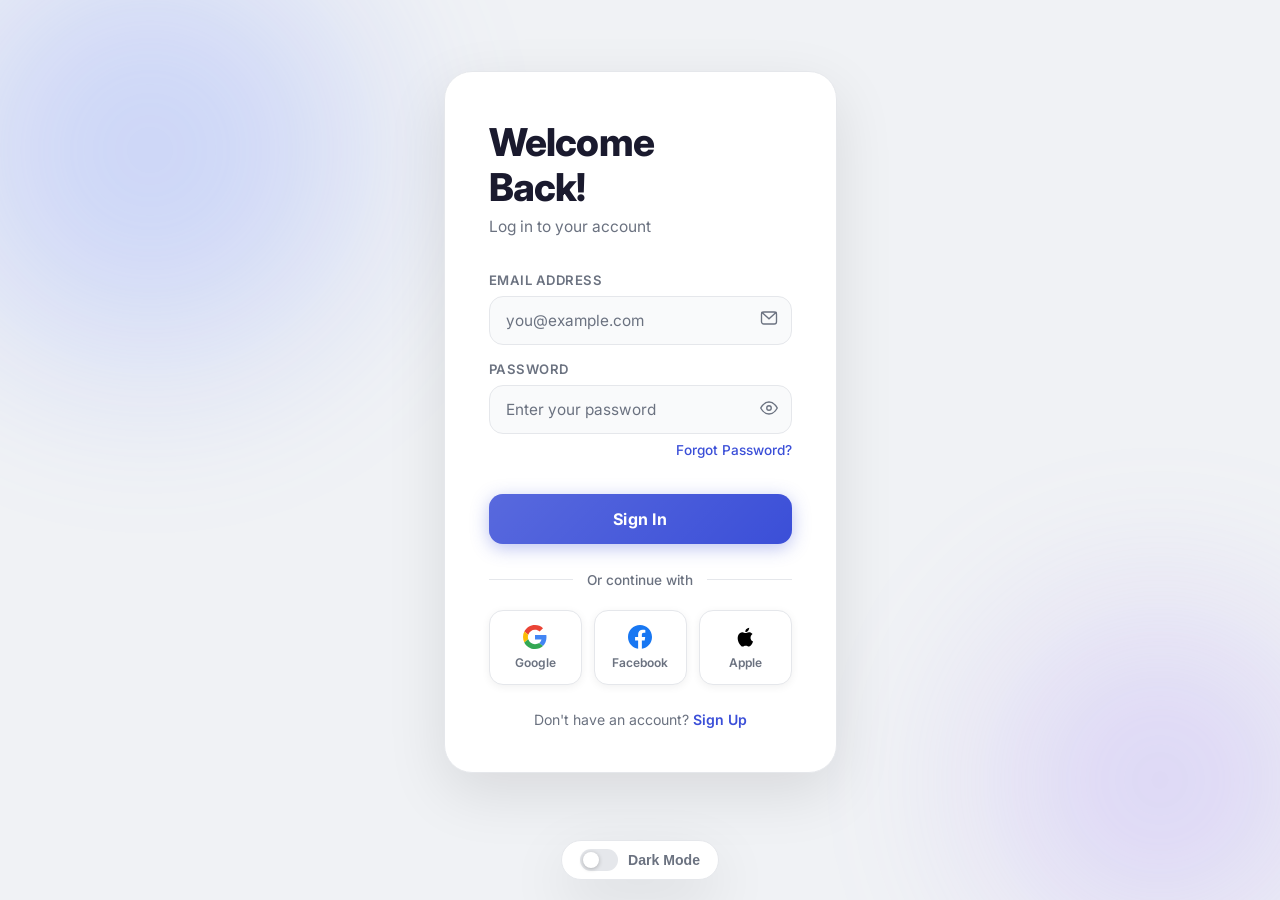
==== index.html @ 6db77498 "feat: Implement a modern sign-in page with responsive design, dark mode toggle, and social login opt" ====
<!DOCTYPE html>
<html lang="en">
<head>
  <meta charset="UTF-8" />
  <meta name="viewport" content="width=device-width, initial-scale=1.0" />
  <title>Welcome Back – Sign In</title>
  <meta name="description" content="Sign in to your account securely with email, password, or social login." />
  <link rel="preconnect" href="https://fonts.googleapis.com" />
  <link rel="preconnect" href="https://fonts.gstatic.com" crossorigin />
  <link href="https://fonts.googleapis.com/css2?family=Inter:wght@300;400;500;600;700;800&display=swap" rel="stylesheet" />
  <style>
    *, *::before, *::after { box-sizing: border-box; margin: 0; padding: 0; }

    :root {
      --bg: #f0f2f5;
      --card: #ffffff;
      --text-primary: #1a1a2e;
      --text-secondary: #6b7280;
      --border: #e5e7eb;
      --input-bg: #f9fafb;
      --accent: #3b4fd8;
      --accent-hover: #2f3fbf;
      --accent-shadow: rgba(59, 79, 216, 0.35);
      --shadow: 0 20px 60px rgba(0,0,0,0.10);
      --social-bg: #ffffff;
      --social-border: #e5e7eb;
      --social-shadow: 0 2px 8px rgba(0,0,0,0.06);
      --divider: #e5e7eb;
      --toggle-bg: #e5e7eb;
      --toggle-knob: #ffffff;
      --transition: 0.3s ease;
    }

    body.dark {
      --bg: #0f1117;
      --card: #1a1d27;
      --text-primary: #f1f5f9;
      --text-secondary: #94a3b8;
      --border: #2d3148;
      --input-bg: #232636;
      --accent: #5b73ff;
      --accent-hover: #4a62ee;
      --accent-shadow: rgba(91, 115, 255, 0.4);
      --shadow: 0 20px 60px rgba(0,0,0,0.5);
      --social-bg: #232636;
      --social-border: #2d3148;
      --social-shadow: 0 2px 8px rgba(0,0,0,0.3);
      --divider: #2d3148;
      --toggle-bg: #5b73ff;
      --toggle-knob: #ffffff;
    }

    html, body {
      min-height: 100vh;
      font-family: 'Inter', sans-serif;
      background: var(--bg);
      transition: background var(--transition), color var(--transition);
      display: flex;
      align-items: center;
      justify-content: center;
    }

    /* Ambient background blobs */
    body::before, body::after {
      content: '';
      position: fixed;
      border-radius: 50%;
      filter: blur(80px);
      z-index: 0;
      pointer-events: none;
      opacity: 0.35;
      transition: opacity var(--transition);
    }
    body::before {
      width: 500px; height: 500px;
      background: radial-gradient(circle, #6c8aff, transparent);
      top: -100px; left: -100px;
    }
    body::after {
      width: 400px; height: 400px;
      background: radial-gradient(circle, #a78bfa, transparent);
      bottom: -80px; right: -80px;
    }
    body.dark::before { opacity: 0.18; }
    body.dark::after  { opacity: 0.14; }

    .page {
      position: relative;
      z-index: 1;
      width: 100%;
      min-height: 100vh;
      display: flex;
      align-items: center;
      justify-content: center;
      padding: 24px 16px 80px;
    }

    /* Card */
    .card {
      background: var(--card);
      border-radius: 28px;
      padding: 48px 44px 44px;
      width: 100%;
      max-width: 420px;
      box-shadow: var(--shadow);
      border: 1px solid var(--border);
      transition: background var(--transition), box-shadow var(--transition), border-color var(--transition);
      animation: fadeUp 0.55s cubic-bezier(0.22,1,0.36,1) both;
    }

    @keyframes fadeUp {
      from { opacity: 0; transform: translateY(30px); }
      to   { opacity: 1; transform: translateY(0); }
    }

    /* Header */
    .card-header { margin-bottom: 36px; }
    .card-header h1 {
      font-size: 2.4rem;
      font-weight: 800;
      color: var(--text-primary);
      line-height: 1.15;
      transition: color var(--transition);
      letter-spacing: -0.02em;
    }
    .card-header p {
      margin-top: 8px;
      font-size: 0.97rem;
      color: var(--text-secondary);
      font-weight: 400;
      transition: color var(--transition);
    }

    /* Form */
    .form-group { margin-bottom: 16px; position: relative; }

    .form-group label {
      display: block;
      font-size: 0.82rem;
      font-weight: 600;
      color: var(--text-secondary);
      margin-bottom: 8px;
      letter-spacing: 0.04em;
      text-transform: uppercase;
      transition: color var(--transition);
    }

    .input-wrap {
      position: relative;
      display: flex;
      align-items: center;
    }

    .input-wrap input {
      width: 100%;
      padding: 14px 44px 14px 16px;
      border: 1.5px solid var(--border);
      border-radius: 14px;
      background: var(--input-bg);
      color: var(--text-primary);
      font-size: 0.96rem;
      font-family: 'Inter', sans-serif;
      outline: none;
      transition: border-color 0.2s, box-shadow 0.2s, background var(--transition), color var(--transition);
    }

    .input-wrap input::placeholder { color: var(--text-secondary); }

    .input-wrap input:focus {
      border-color: var(--accent);
      box-shadow: 0 0 0 4px var(--accent-shadow);
      background: var(--card);
    }

    .input-icon {
      position: absolute;
      right: 14px;
      color: var(--text-secondary);
      pointer-events: none;
      transition: color var(--transition);
    }

    .eye-btn {
      position: absolute;
      right: 14px;
      background: none;
      border: none;
      cursor: pointer;
      color: var(--text-secondary);
      padding: 0;
      line-height: 1;
      transition: color 0.2s;
    }
    .eye-btn:hover { color: var(--accent); }

    /* Forgot password */
    .forgot-row {
      display: flex;
      justify-content: flex-end;
      margin-top: 8px;
      margin-bottom: 4px;
    }
    .forgot-row a {
      font-size: 0.85rem;
      color: var(--accent);
      text-decoration: none;
      font-weight: 500;
      transition: opacity 0.2s;
    }
    .forgot-row a:hover { opacity: 0.75; }

    /* Sign In button */
    .btn-signin {
      width: 100%;
      padding: 15px;
      background: var(--accent);
      color: #fff;
      font-size: 1rem;
      font-weight: 700;
      font-family: 'Inter', sans-serif;
      border: none;
      border-radius: 14px;
      cursor: pointer;
      margin-top: 20px;
      letter-spacing: 0.02em;
      transition: background 0.2s, transform 0.15s, box-shadow 0.2s;
      box-shadow: 0 4px 18px var(--accent-shadow);
      position: relative;
      overflow: hidden;
    }
    .btn-signin::after {
      content: '';
      position: absolute;
      inset: 0;
      background: linear-gradient(135deg, rgba(255,255,255,0.15), transparent);
      border-radius: inherit;
    }
    .btn-signin:hover {
      background: var(--accent-hover);
      transform: translateY(-2px);
      box-shadow: 0 8px 24px var(--accent-shadow);
    }
    .btn-signin:active { transform: translateY(0); }

    /* Ripple */
    .btn-signin .ripple {
      position: absolute;
      border-radius: 50%;
      background: rgba(255,255,255,0.3);
      transform: scale(0);
      animation: ripple-anim 0.55s linear;
      pointer-events: none;
    }
    @keyframes ripple-anim {
      to { transform: scale(4); opacity: 0; }
    }

    /* Divider */
    .divider {
      display: flex;
      align-items: center;
      gap: 14px;
      margin: 28px 0 22px;
      color: var(--text-secondary);
      font-size: 0.85rem;
      font-weight: 500;
      transition: color var(--transition);
    }
    .divider::before, .divider::after {
      content: '';
      flex: 1;
      height: 1px;
      background: var(--divider);
      transition: background var(--transition);
    }

    /* Social buttons */
    .social-row {
      display: flex;
      gap: 12px;
      justify-content: center;
    }

    .btn-social {
      flex: 1;
      display: flex;
      flex-direction: column;
      align-items: center;
      gap: 6px;
      padding: 14px 8px;
      background: var(--social-bg);
      border: 1.5px solid var(--social-border);
      border-radius: 14px;
      cursor: pointer;
      transition: transform 0.2s, box-shadow 0.2s, border-color 0.2s, background var(--transition);
      box-shadow: var(--social-shadow);
      font-family: 'Inter', sans-serif;
    }
    .btn-social:hover {
      transform: translateY(-3px);
      box-shadow: 0 8px 20px rgba(0,0,0,0.12);
      border-color: var(--accent);
    }
    .btn-social svg { width: 24px; height: 24px; flex-shrink: 0; }
    .btn-social span {
      font-size: 0.75rem;
      font-weight: 600;
      color: var(--text-secondary);
      transition: color var(--transition);
    }

    /* Sign Up link */
    .signup-link {
      text-align: center;
      margin-top: 26px;
      font-size: 0.88rem;
      color: var(--text-secondary);
      transition: color var(--transition);
    }
    .signup-link a {
      color: var(--accent);
      font-weight: 600;
      text-decoration: none;
      transition: opacity 0.2s;
    }
    .signup-link a:hover { opacity: 0.75; }

    /* Dark mode toggle – bottom of screen */
    #dark-toggle {
      position: fixed;
      bottom: 20px;
      left: 50%;
      transform: translateX(-50%);
      display: flex;
      align-items: center;
      gap: 10px;
      background: var(--card);
      border: 1.5px solid var(--border);
      border-radius: 50px;
      padding: 8px 18px;
      cursor: pointer;
      box-shadow: var(--shadow);
      transition: background var(--transition), border-color var(--transition), box-shadow var(--transition);
      z-index: 100;
      user-select: none;
    }
    #dark-toggle:hover { box-shadow: 0 6px 20px rgba(0,0,0,0.15); }

    #dark-toggle .toggle-track {
      width: 38px; height: 22px;
      background: var(--toggle-bg);
      border-radius: 11px;
      position: relative;
      transition: background var(--transition);
    }
    #dark-toggle .toggle-knob {
      width: 16px; height: 16px;
      background: var(--toggle-knob);
      border-radius: 50%;
      position: absolute;
      top: 3px; left: 3px;
      transition: transform 0.3s cubic-bezier(0.34,1.56,0.64,1), background var(--transition);
      box-shadow: 0 1px 4px rgba(0,0,0,0.25);
    }
    body.dark #dark-toggle .toggle-knob { transform: translateX(16px); }

    #dark-toggle .toggle-label {
      font-size: 0.88rem;
      font-weight: 600;
      color: var(--text-secondary);
      transition: color var(--transition);
    }

    /* Toast */
    .toast {
      position: fixed;
      top: 24px;
      left: 50%; transform: translateX(-50%) translateY(-12px);
      background: var(--accent);
      color: #fff;
      padding: 12px 24px;
      border-radius: 50px;
      font-size: 0.9rem;
      font-weight: 600;
      box-shadow: 0 8px 24px var(--accent-shadow);
      opacity: 0;
      transition: opacity 0.3s, transform 0.3s;
      pointer-events: none;
      z-index: 200;
      white-space: nowrap;
    }
    .toast.show {
      opacity: 1;
      transform: translateX(-50%) translateY(0);
    }

    @media (max-width: 480px) {
      .card { padding: 36px 24px 32px; }
      .card-header h1 { font-size: 2rem; }
    }
  </style>
</head>
<body>

  <!-- Toast notification -->
  <div class="toast" id="toast" role="alert">🎉 Signing you in…</div>

  <div class="page">
    <div class="card" role="main">

      <!-- Header -->
      <div class="card-header">
        <h1>Welcome<br>Back!</h1>
        <p>Log in to your account</p>
      </div>

      <!-- Form -->
      <form id="login-form" novalidate>

        <!-- Email -->
        <div class="form-group">
          <label for="email">Email Address</label>
          <div class="input-wrap">
            <input
              type="email"
              id="email"
              name="email"
              placeholder="you@example.com"
              autocomplete="email"
              required
            />
            <span class="input-icon">
              <!-- Envelope icon -->
              <svg xmlns="http://www.w3.org/2000/svg" width="18" height="18" fill="none" viewBox="0 0 24 24" stroke="currentColor" stroke-width="1.8">
                <rect x="2" y="4" width="20" height="16" rx="3" ry="3"/>
                <polyline points="2,4 12,13 22,4"/>
              </svg>
            </span>
          </div>
        </div>

        <!-- Password -->
        <div class="form-group">
          <label for="password">Password</label>
          <div class="input-wrap">
            <input
              type="password"
              id="password"
              name="password"
              placeholder="Enter your password"
              autocomplete="current-password"
              required
            />
            <button type="button" class="eye-btn" id="eye-btn" aria-label="Toggle password visibility">
              <svg id="eye-icon" xmlns="http://www.w3.org/2000/svg" width="18" height="18" fill="none" viewBox="0 0 24 24" stroke="currentColor" stroke-width="1.8">
                <path d="M1 12s4-8 11-8 11 8 11 8-4 8-11 8-11-8-11-8z"/>
                <circle cx="12" cy="12" r="3"/>
              </svg>
            </button>
          </div>
          <div class="forgot-row">
            <a href="#" id="forgot-link">Forgot Password?</a>
          </div>
        </div>

        <!-- Sign In -->
        <button type="submit" class="btn-signin" id="signin-btn">Sign In</button>

      </form>

      <!-- Divider -->
      <div class="divider">Or continue with</div>

      <!-- Social -->
      <div class="social-row">

        <!-- Google -->
        <button type="button" class="btn-social" id="btn-google" aria-label="Continue with Google">
          <svg viewBox="0 0 48 48" xmlns="http://www.w3.org/2000/svg">
            <path fill="#EA4335" d="M24 9.5c3.54 0 6.71 1.22 9.21 3.6l6.85-6.85C35.9 2.38 30.47 0 24 0 14.62 0 6.51 5.38 2.56 13.22l7.98 6.19C12.43 13.72 17.74 9.5 24 9.5z"/>
            <path fill="#4285F4" d="M46.98 24.55c0-1.57-.15-3.09-.38-4.55H24v9.02h12.94c-.58 2.96-2.26 5.48-4.78 7.18l7.73 6c4.51-4.18 7.09-10.36 7.09-17.65z"/>
            <path fill="#FBBC05" d="M10.53 28.59c-.48-1.45-.76-2.99-.76-4.59s.27-3.14.76-4.59l-7.98-6.19C.92 16.46 0 20.12 0 24c0 3.88.92 7.54 2.56 10.78l7.97-6.19z"/>
            <path fill="#34A853" d="M24 48c6.48 0 11.93-2.13 15.89-5.81l-7.73-6c-2.15 1.45-4.92 2.3-8.16 2.3-6.26 0-11.57-4.22-13.47-9.91l-7.98 6.19C6.51 42.62 14.62 48 24 48z"/>
          </svg>
          <span>Google</span>
        </button>

        <!-- Facebook -->
        <button type="button" class="btn-social" id="btn-facebook" aria-label="Continue with Facebook">
          <svg viewBox="0 0 48 48" xmlns="http://www.w3.org/2000/svg">
            <path fill="#1877F2" d="M48 24C48 10.745 37.255 0 24 0S0 10.745 0 24c0 11.979 8.776 21.908 20.25 23.708V30.938h-6.094V24H20.25v-5.344c0-6.012 3.578-9.328 9.053-9.328 2.624 0 5.372.469 5.372.469v5.906h-3.025c-2.981 0-3.91 1.85-3.91 3.747V24h6.656l-1.063 6.938H27.74V47.708C39.224 45.908 48 35.979 48 24z"/>
          </svg>
          <span>Facebook</span>
        </button>

        <!-- Apple -->
        <button type="button" class="btn-social" id="btn-apple" aria-label="Continue with Apple">
          <svg viewBox="0 0 48 48" xmlns="http://www.w3.org/2000/svg">
            <path fill="currentColor" d="M35.076 25.386c-.043-4.776 3.9-7.075 4.075-7.194-2.22-3.247-5.675-3.692-6.9-3.74-2.939-.298-5.747 1.741-7.237 1.741-1.49 0-3.793-1.703-6.237-1.657-3.196.046-6.148 1.862-7.79 4.725-3.33 5.78-.853 14.34 2.39 19.033 1.593 2.306 3.475 4.888 5.949 4.796 2.392-.098 3.295-1.537 6.185-1.537 2.89 0 3.718 1.537 6.255 1.485 2.57-.046 4.198-2.342 5.785-4.653 1.82-2.663 2.572-5.24 2.614-5.376-.057-.022-5.046-1.933-5.09-7.623zM30.357 11.36c1.323-1.606 2.212-3.831 1.969-6.046-1.904.077-4.21 1.274-5.576 2.879-1.222 1.42-2.292 3.699-2.004 5.876 2.124.164 4.287-1.096 5.611-2.709z"/>
          </svg>
          <span>Apple</span>
        </button>

      </div>

      <!-- Sign Up Link -->
      <p class="signup-link">
        Don't have an account? <a href="#" id="signup-link">Sign Up</a>
      </p>

    </div>
  </div>

  <!-- Dark Mode Toggle -->
  <button id="dark-toggle" aria-label="Toggle dark mode">
    <div class="toggle-track">
      <div class="toggle-knob"></div>
    </div>
    <span class="toggle-label" id="toggle-label">Dark Mode</span>
  </button>

  <script>
    // ── Dark Mode ──────────────────────────────────────────────────
    const toggle = document.getElementById('dark-toggle');
    const label  = document.getElementById('toggle-label');
    let dark = false;

    // Respect OS preference
    if (window.matchMedia('(prefers-color-scheme: dark)').matches) {
      document.body.classList.add('dark');
      label.textContent = 'Light Mode';
      dark = true;
    }

    toggle.addEventListener('click', () => {
      dark = !dark;
      document.body.classList.toggle('dark', dark);
      label.textContent = dark ? 'Light Mode' : 'Dark Mode';
    });

    // ── Password Eye Toggle ────────────────────────────────────────
    const pwInput  = document.getElementById('password');
    const eyeBtn   = document.getElementById('eye-btn');
    const eyeIcon  = document.getElementById('eye-icon');

    const eyeOpen  = `<path d="M1 12s4-8 11-8 11 8 11 8-4 8-11 8-11-8-11-8z"/><circle cx="12" cy="12" r="3"/>`;
    const eyeClosed = `<path d="M17.94 17.94A10.07 10.07 0 0 1 12 20c-7 0-11-8-11-8a18.45 18.45 0 0 1 5.06-5.94M9.9 4.24A9.12 9.12 0 0 1 12 4c7 0 11 8 11 8a18.5 18.5 0 0 1-2.16 3.19m-6.72-1.07a3 3 0 1 1-4.24-4.24"/><line x1="1" y1="1" x2="23" y2="23"/>`;

    eyeBtn.addEventListener('click', () => {
      const show = pwInput.type === 'password';
      pwInput.type = show ? 'text' : 'password';
      eyeIcon.innerHTML = show ? eyeClosed : eyeOpen;
    });

    // ── Toast ──────────────────────────────────────────────────────
    function showToast(msg, duration = 2500) {
      const toast = document.getElementById('toast');
      toast.textContent = msg;
      toast.classList.add('show');
      setTimeout(() => toast.classList.remove('show'), duration);
    }

    // ── Sign In Form ───────────────────────────────────────────────
    document.getElementById('login-form').addEventListener('submit', (e) => {
      e.preventDefault();
      const email = document.getElementById('email').value.trim();
      const pass  = document.getElementById('password').value;

      if (!email) { showToast('⚠️ Please enter your email'); return; }
      if (!pass)  { showToast('⚠️ Please enter your password'); return; }

      const btn = document.getElementById('signin-btn');
      btn.textContent = 'Signing in…';
      btn.disabled = true;

      setTimeout(() => {
        showToast('🎉 Welcome back!');
        btn.textContent = 'Sign In';
        btn.disabled = false;
      }, 1800);
    });

    // ── Ripple on Sign In ──────────────────────────────────────────
    document.getElementById('signin-btn').addEventListener('click', function(e) {
      const ripple = document.createElement('span');
      ripple.className = 'ripple';
      const rect = this.getBoundingClientRect();
      const size = Math.max(rect.width, rect.height);
      ripple.style.cssText = `width:${size}px;height:${size}px;left:${e.clientX-rect.left-size/2}px;top:${e.clientY-rect.top-size/2}px`;
      this.appendChild(ripple);
      ripple.addEventListener('animationend', () => ripple.remove());
    });

    // ── Social buttons ─────────────────────────────────────────────
    document.getElementById('btn-google').addEventListener('click', () => showToast('🔵 Redirecting to Google…'));
    document.getElementById('btn-facebook').addEventListener('click', () => showToast('🔵 Redirecting to Facebook…'));
    document.getElementById('btn-apple').addEventListener('click', () => showToast('🍎 Redirecting to Apple…'));

    // ── Forgot / Sign Up ───────────────────────────────────────────
    document.getElementById('forgot-link').addEventListener('click', e => { e.preventDefault(); showToast('📧 Password reset email sent!'); });
    document.getElementById('signup-link').addEventListener('click', e => { e.preventDefault(); showToast('📝 Sign Up coming soon!'); });
  </script>
</body>
</html>
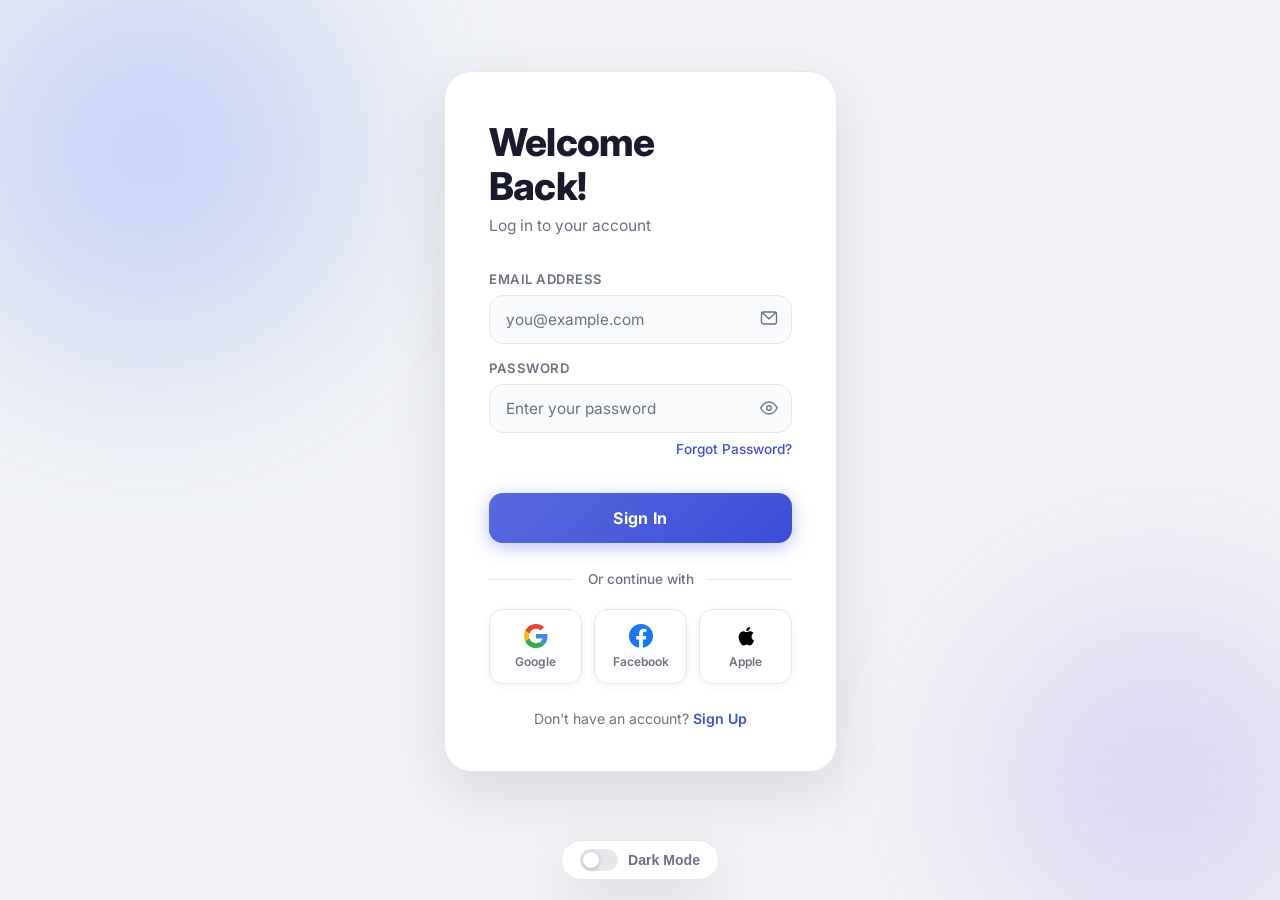
==== commit 51719b36: "feat: enhance accessibility and dark mode support, and update script to ES module." ====
--- a/index.html
+++ b/index.html
@@ -1,412 +1,26 @@
 <!DOCTYPE html>
 <html lang="en">
+
 <head>
   <meta charset="UTF-8" />
   <meta name="viewport" content="width=device-width, initial-scale=1.0" />
   <title>Welcome Back – Sign In</title>
   <meta name="description" content="Sign in to your account securely with email, password, or social login." />
+  <meta name="theme-color" content="#3b4fd8" />
   <link rel="preconnect" href="https://fonts.googleapis.com" />
   <link rel="preconnect" href="https://fonts.gstatic.com" crossorigin />
-  <link href="https://fonts.googleapis.com/css2?family=Inter:wght@300;400;500;600;700;800&display=swap" rel="stylesheet" />
-  <style>
-    *, *::before, *::after { box-sizing: border-box; margin: 0; padding: 0; }
+  <link href="https://fonts.googleapis.com/css2?family=Inter:wght@300;400;500;600;700;800&display=swap"
+    rel="stylesheet" />
+  <link rel="stylesheet" href="styles.css" />
+</head>
 
-    :root {
-      --bg: #f0f2f5;
-      --card: #ffffff;
-      --text-primary: #1a1a2e;
-      --text-secondary: #6b7280;
-      --border: #e5e7eb;
-      --input-bg: #f9fafb;
-      --accent: #3b4fd8;
-      --accent-hover: #2f3fbf;
-      --accent-shadow: rgba(59, 79, 216, 0.35);
-      --shadow: 0 20px 60px rgba(0,0,0,0.10);
-      --social-bg: #ffffff;
-      --social-border: #e5e7eb;
-      --social-shadow: 0 2px 8px rgba(0,0,0,0.06);
-      --divider: #e5e7eb;
-      --toggle-bg: #e5e7eb;
-      --toggle-knob: #ffffff;
-      --transition: 0.3s ease;
-    }
-
-    body.dark {
-      --bg: #0f1117;
-      --card: #1a1d27;
-      --text-primary: #f1f5f9;
-      --text-secondary: #94a3b8;
-      --border: #2d3148;
-      --input-bg: #232636;
-      --accent: #5b73ff;
-      --accent-hover: #4a62ee;
-      --accent-shadow: rgba(91, 115, 255, 0.4);
-      --shadow: 0 20px 60px rgba(0,0,0,0.5);
-      --social-bg: #232636;
-      --social-border: #2d3148;
-      --social-shadow: 0 2px 8px rgba(0,0,0,0.3);
-      --divider: #2d3148;
-      --toggle-bg: #5b73ff;
-      --toggle-knob: #ffffff;
-    }
-
-    html, body {
-      min-height: 100vh;
-      font-family: 'Inter', sans-serif;
-      background: var(--bg);
-      transition: background var(--transition), color var(--transition);
-      display: flex;
-      align-items: center;
-      justify-content: center;
-    }
-
-    /* Ambient background blobs */
-    body::before, body::after {
-      content: '';
-      position: fixed;
-      border-radius: 50%;
-      filter: blur(80px);
-      z-index: 0;
-      pointer-events: none;
-      opacity: 0.35;
-      transition: opacity var(--transition);
-    }
-    body::before {
-      width: 500px; height: 500px;
-      background: radial-gradient(circle, #6c8aff, transparent);
-      top: -100px; left: -100px;
-    }
-    body::after {
-      width: 400px; height: 400px;
-      background: radial-gradient(circle, #a78bfa, transparent);
-      bottom: -80px; right: -80px;
-    }
-    body.dark::before { opacity: 0.18; }
-    body.dark::after  { opacity: 0.14; }
-
-    .page {
-      position: relative;
-      z-index: 1;
-      width: 100%;
-      min-height: 100vh;
-      display: flex;
-      align-items: center;
-      justify-content: center;
-      padding: 24px 16px 80px;
-    }
-
-    /* Card */
-    .card {
-      background: var(--card);
-      border-radius: 28px;
-      padding: 48px 44px 44px;
-      width: 100%;
-      max-width: 420px;
-      box-shadow: var(--shadow);
-      border: 1px solid var(--border);
-      transition: background var(--transition), box-shadow var(--transition), border-color var(--transition);
-      animation: fadeUp 0.55s cubic-bezier(0.22,1,0.36,1) both;
-    }
-
-    @keyframes fadeUp {
-      from { opacity: 0; transform: translateY(30px); }
-      to   { opacity: 1; transform: translateY(0); }
-    }
-
-    /* Header */
-    .card-header { margin-bottom: 36px; }
-    .card-header h1 {
-      font-size: 2.4rem;
-      font-weight: 800;
-      color: var(--text-primary);
-      line-height: 1.15;
-      transition: color var(--transition);
-      letter-spacing: -0.02em;
-    }
-    .card-header p {
-      margin-top: 8px;
-      font-size: 0.97rem;
-      color: var(--text-secondary);
-      font-weight: 400;
-      transition: color var(--transition);
-    }
-
-    /* Form */
-    .form-group { margin-bottom: 16px; position: relative; }
-
-    .form-group label {
-      display: block;
-      font-size: 0.82rem;
-      font-weight: 600;
-      color: var(--text-secondary);
-      margin-bottom: 8px;
-      letter-spacing: 0.04em;
-      text-transform: uppercase;
-      transition: color var(--transition);
-    }
-
-    .input-wrap {
-      position: relative;
-      display: flex;
-      align-items: center;
-    }
-
-    .input-wrap input {
-      width: 100%;
-      padding: 14px 44px 14px 16px;
-      border: 1.5px solid var(--border);
-      border-radius: 14px;
-      background: var(--input-bg);
-      color: var(--text-primary);
-      font-size: 0.96rem;
-      font-family: 'Inter', sans-serif;
-      outline: none;
-      transition: border-color 0.2s, box-shadow 0.2s, background var(--transition), color var(--transition);
-    }
-
-    .input-wrap input::placeholder { color: var(--text-secondary); }
-
-    .input-wrap input:focus {
-      border-color: var(--accent);
-      box-shadow: 0 0 0 4px var(--accent-shadow);
-      background: var(--card);
-    }
-
-    .input-icon {
-      position: absolute;
-      right: 14px;
-      color: var(--text-secondary);
-      pointer-events: none;
-      transition: color var(--transition);
-    }
-
-    .eye-btn {
-      position: absolute;
-      right: 14px;
-      background: none;
-      border: none;
-      cursor: pointer;
-      color: var(--text-secondary);
-      padding: 0;
-      line-height: 1;
-      transition: color 0.2s;
-    }
-    .eye-btn:hover { color: var(--accent); }
-
-    /* Forgot password */
-    .forgot-row {
-      display: flex;
-      justify-content: flex-end;
-      margin-top: 8px;
-      margin-bottom: 4px;
-    }
-    .forgot-row a {
-      font-size: 0.85rem;
-      color: var(--accent);
-      text-decoration: none;
-      font-weight: 500;
-      transition: opacity 0.2s;
-    }
-    .forgot-row a:hover { opacity: 0.75; }
-
-    /* Sign In button */
-    .btn-signin {
-      width: 100%;
-      padding: 15px;
-      background: var(--accent);
-      color: #fff;
-      font-size: 1rem;
-      font-weight: 700;
-      font-family: 'Inter', sans-serif;
-      border: none;
-      border-radius: 14px;
-      cursor: pointer;
-      margin-top: 20px;
-      letter-spacing: 0.02em;
-      transition: background 0.2s, transform 0.15s, box-shadow 0.2s;
-      box-shadow: 0 4px 18px var(--accent-shadow);
-      position: relative;
-      overflow: hidden;
-    }
-    .btn-signin::after {
-      content: '';
-      position: absolute;
-      inset: 0;
-      background: linear-gradient(135deg, rgba(255,255,255,0.15), transparent);
-      border-radius: inherit;
-    }
-    .btn-signin:hover {
-      background: var(--accent-hover);
-      transform: translateY(-2px);
-      box-shadow: 0 8px 24px var(--accent-shadow);
-    }
-    .btn-signin:active { transform: translateY(0); }
-
-    /* Ripple */
-    .btn-signin .ripple {
-      position: absolute;
-      border-radius: 50%;
-      background: rgba(255,255,255,0.3);
-      transform: scale(0);
-      animation: ripple-anim 0.55s linear;
-      pointer-events: none;
-    }
-    @keyframes ripple-anim {
-      to { transform: scale(4); opacity: 0; }
-    }
-
-    /* Divider */
-    .divider {
-      display: flex;
-      align-items: center;
-      gap: 14px;
-      margin: 28px 0 22px;
-      color: var(--text-secondary);
-      font-size: 0.85rem;
-      font-weight: 500;
-      transition: color var(--transition);
-    }
-    .divider::before, .divider::after {
-      content: '';
-      flex: 1;
-      height: 1px;
-      background: var(--divider);
-      transition: background var(--transition);
-    }
-
-    /* Social buttons */
-    .social-row {
-      display: flex;
-      gap: 12px;
-      justify-content: center;
-    }
-
-    .btn-social {
-      flex: 1;
-      display: flex;
-      flex-direction: column;
-      align-items: center;
-      gap: 6px;
-      padding: 14px 8px;
-      background: var(--social-bg);
-      border: 1.5px solid var(--social-border);
-      border-radius: 14px;
-      cursor: pointer;
-      transition: transform 0.2s, box-shadow 0.2s, border-color 0.2s, background var(--transition);
-      box-shadow: var(--social-shadow);
-      font-family: 'Inter', sans-serif;
-    }
-    .btn-social:hover {
-      transform: translateY(-3px);
-      box-shadow: 0 8px 20px rgba(0,0,0,0.12);
-      border-color: var(--accent);
-    }
-    .btn-social svg { width: 24px; height: 24px; flex-shrink: 0; }
-    .btn-social span {
-      font-size: 0.75rem;
-      font-weight: 600;
-      color: var(--text-secondary);
-      transition: color var(--transition);
-    }
-
-    /* Sign Up link */
-    .signup-link {
-      text-align: center;
-      margin-top: 26px;
-      font-size: 0.88rem;
-      color: var(--text-secondary);
-      transition: color var(--transition);
-    }
-    .signup-link a {
-      color: var(--accent);
-      font-weight: 600;
-      text-decoration: none;
-      transition: opacity 0.2s;
-    }
-    .signup-link a:hover { opacity: 0.75; }
-
-    /* Dark mode toggle – bottom of screen */
-    #dark-toggle {
-      position: fixed;
-      bottom: 20px;
-      left: 50%;
-      transform: translateX(-50%);
-      display: flex;
-      align-items: center;
-      gap: 10px;
-      background: var(--card);
-      border: 1.5px solid var(--border);
-      border-radius: 50px;
-      padding: 8px 18px;
-      cursor: pointer;
-      box-shadow: var(--shadow);
-      transition: background var(--transition), border-color var(--transition), box-shadow var(--transition);
-      z-index: 100;
-      user-select: none;
-    }
-    #dark-toggle:hover { box-shadow: 0 6px 20px rgba(0,0,0,0.15); }
-
-    #dark-toggle .toggle-track {
-      width: 38px; height: 22px;
-      background: var(--toggle-bg);
-      border-radius: 11px;
-      position: relative;
-      transition: background var(--transition);
-    }
-    #dark-toggle .toggle-knob {
-      width: 16px; height: 16px;
-      background: var(--toggle-knob);
-      border-radius: 50%;
-      position: absolute;
-      top: 3px; left: 3px;
-      transition: transform 0.3s cubic-bezier(0.34,1.56,0.64,1), background var(--transition);
-      box-shadow: 0 1px 4px rgba(0,0,0,0.25);
-    }
-    body.dark #dark-toggle .toggle-knob { transform: translateX(16px); }
-
-    #dark-toggle .toggle-label {
-      font-size: 0.88rem;
-      font-weight: 600;
-      color: var(--text-secondary);
-      transition: color var(--transition);
-    }
-
-    /* Toast */
-    .toast {
-      position: fixed;
-      top: 24px;
-      left: 50%; transform: translateX(-50%) translateY(-12px);
-      background: var(--accent);
-      color: #fff;
-      padding: 12px 24px;
-      border-radius: 50px;
-      font-size: 0.9rem;
-      font-weight: 600;
-      box-shadow: 0 8px 24px var(--accent-shadow);
-      opacity: 0;
-      transition: opacity 0.3s, transform 0.3s;
-      pointer-events: none;
-      z-index: 200;
-      white-space: nowrap;
-    }
-    .toast.show {
-      opacity: 1;
-      transform: translateX(-50%) translateY(0);
-    }
-
-    @media (max-width: 480px) {
-      .card { padding: 36px 24px 32px; }
-      .card-header h1 { font-size: 2rem; }
-    }
-  </style>
-</head>
 <body>
 
-  <!-- Toast notification -->
-  <div class="toast" id="toast" role="alert">🎉 Signing you in…</div>
+  <!-- Toast Notification -->
+  <div class="toast" id="toast" role="alert" aria-live="assertive" aria-atomic="true"></div>
 
   <div class="page">
-    <div class="card" role="main">
+    <main class="card">
 
       <!-- Header -->
       <div class="card-header">
@@ -414,47 +28,36 @@
         <p>Log in to your account</p>
       </div>
 
-      <!-- Form -->
+      <!-- Login Form -->
       <form id="login-form" novalidate>
 
-        <!-- Email -->
+        <!-- Email Field -->
         <div class="form-group">
           <label for="email">Email Address</label>
           <div class="input-wrap">
-            <input
-              type="email"
-              id="email"
-              name="email"
-              placeholder="you@example.com"
-              autocomplete="email"
-              required
-            />
+            <input type="email" id="email" name="email" placeholder="you@example.com" autocomplete="email" required />
             <span class="input-icon">
-              <!-- Envelope icon -->
-              <svg xmlns="http://www.w3.org/2000/svg" width="18" height="18" fill="none" viewBox="0 0 24 24" stroke="currentColor" stroke-width="1.8">
-                <rect x="2" y="4" width="20" height="16" rx="3" ry="3"/>
-                <polyline points="2,4 12,13 22,4"/>
+              <svg xmlns="http://www.w3.org/2000/svg" width="18" height="18" fill="none" viewBox="0 0 24 24"
+                stroke="currentColor" stroke-width="1.8">
+                <rect x="2" y="4" width="20" height="16" rx="3" ry="3" />
+                <polyline points="2,4 12,13 22,4" />
               </svg>
             </span>
           </div>
         </div>
 
-        <!-- Password -->
+        <!-- Password Field -->
         <div class="form-group">
           <label for="password">Password</label>
           <div class="input-wrap">
-            <input
-              type="password"
-              id="password"
-              name="password"
-              placeholder="Enter your password"
-              autocomplete="current-password"
-              required
-            />
-            <button type="button" class="eye-btn" id="eye-btn" aria-label="Toggle password visibility">
-              <svg id="eye-icon" xmlns="http://www.w3.org/2000/svg" width="18" height="18" fill="none" viewBox="0 0 24 24" stroke="currentColor" stroke-width="1.8">
-                <path d="M1 12s4-8 11-8 11 8 11 8-4 8-11 8-11-8-11-8z"/>
-                <circle cx="12" cy="12" r="3"/>
+            <input type="password" id="password" name="password" placeholder="Enter your password"
+              autocomplete="current-password" required />
+            <button type="button" class="eye-btn" id="eye-btn" aria-label="Toggle password visibility"
+              aria-pressed="false">
+              <svg id="eye-icon" xmlns="http://www.w3.org/2000/svg" width="18" height="18" fill="none"
+                viewBox="0 0 24 24" stroke="currentColor" stroke-width="1.8">
+                <path d="M1 12s4-8 11-8 11 8 11 8-4 8-11 8-11-8-11-8z" />
+                <circle cx="12" cy="12" r="3" />
               </svg>
             </button>
           </div>
@@ -463,7 +66,7 @@
           </div>
         </div>
 
-        <!-- Sign In -->
+        <!-- Sign In Button -->
         <button type="submit" class="btn-signin" id="signin-btn">Sign In</button>
 
       </form>
@@ -471,16 +74,20 @@
       <!-- Divider -->
       <div class="divider">Or continue with</div>
 
-      <!-- Social -->
+      <!-- Social Login Buttons -->
       <div class="social-row">
 
         <!-- Google -->
         <button type="button" class="btn-social" id="btn-google" aria-label="Continue with Google">
           <svg viewBox="0 0 48 48" xmlns="http://www.w3.org/2000/svg">
-            <path fill="#EA4335" d="M24 9.5c3.54 0 6.71 1.22 9.21 3.6l6.85-6.85C35.9 2.38 30.47 0 24 0 14.62 0 6.51 5.38 2.56 13.22l7.98 6.19C12.43 13.72 17.74 9.5 24 9.5z"/>
-            <path fill="#4285F4" d="M46.98 24.55c0-1.57-.15-3.09-.38-4.55H24v9.02h12.94c-.58 2.96-2.26 5.48-4.78 7.18l7.73 6c4.51-4.18 7.09-10.36 7.09-17.65z"/>
-            <path fill="#FBBC05" d="M10.53 28.59c-.48-1.45-.76-2.99-.76-4.59s.27-3.14.76-4.59l-7.98-6.19C.92 16.46 0 20.12 0 24c0 3.88.92 7.54 2.56 10.78l7.97-6.19z"/>
-            <path fill="#34A853" d="M24 48c6.48 0 11.93-2.13 15.89-5.81l-7.73-6c-2.15 1.45-4.92 2.3-8.16 2.3-6.26 0-11.57-4.22-13.47-9.91l-7.98 6.19C6.51 42.62 14.62 48 24 48z"/>
+            <path fill="#EA4335"
+              d="M24 9.5c3.54 0 6.71 1.22 9.21 3.6l6.85-6.85C35.9 2.38 30.47 0 24 0 14.62 0 6.51 5.38 2.56 13.22l7.98 6.19C12.43 13.72 17.74 9.5 24 9.5z" />
+            <path fill="#4285F4"
+              d="M46.98 24.55c0-1.57-.15-3.09-.38-4.55H24v9.02h12.94c-.58 2.96-2.26 5.48-4.78 7.18l7.73 6c4.51-4.18 7.09-10.36 7.09-17.65z" />
+            <path fill="#FBBC05"
+              d="M10.53 28.59c-.48-1.45-.76-2.99-.76-4.59s.27-3.14.76-4.59l-7.98-6.19C.92 16.46 0 20.12 0 24c0 3.88.92 7.54 2.56 10.78l7.97-6.19z" />
+            <path fill="#34A853"
+              d="M24 48c6.48 0 11.93-2.13 15.89-5.81l-7.73-6c-2.15 1.45-4.92 2.3-8.16 2.3-6.26 0-11.57-4.22-13.47-9.91l-7.98 6.19C6.51 42.62 14.62 48 24 48z" />
           </svg>
           <span>Google</span>
         </button>
@@ -488,7 +95,8 @@
         <!-- Facebook -->
         <button type="button" class="btn-social" id="btn-facebook" aria-label="Continue with Facebook">
           <svg viewBox="0 0 48 48" xmlns="http://www.w3.org/2000/svg">
-            <path fill="#1877F2" d="M48 24C48 10.745 37.255 0 24 0S0 10.745 0 24c0 11.979 8.776 21.908 20.25 23.708V30.938h-6.094V24H20.25v-5.344c0-6.012 3.578-9.328 9.053-9.328 2.624 0 5.372.469 5.372.469v5.906h-3.025c-2.981 0-3.91 1.85-3.91 3.747V24h6.656l-1.063 6.938H27.74V47.708C39.224 45.908 48 35.979 48 24z"/>
+            <path fill="#1877F2"
+              d="M48 24C48 10.745 37.255 0 24 0S0 10.745 0 24c0 11.979 8.776 21.908 20.25 23.708V30.938h-6.094V24H20.25v-5.344c0-6.012 3.578-9.328 9.053-9.328 2.624 0 5.372.469 5.372.469v5.906h-3.025c-2.981 0-3.91 1.85-3.91 3.747V24h6.656l-1.063 6.938H27.74V47.708C39.224 45.908 48 35.979 48 24z" />
           </svg>
           <span>Facebook</span>
         </button>
@@ -496,7 +104,8 @@
         <!-- Apple -->
         <button type="button" class="btn-social" id="btn-apple" aria-label="Continue with Apple">
           <svg viewBox="0 0 48 48" xmlns="http://www.w3.org/2000/svg">
-            <path fill="currentColor" d="M35.076 25.386c-.043-4.776 3.9-7.075 4.075-7.194-2.22-3.247-5.675-3.692-6.9-3.74-2.939-.298-5.747 1.741-7.237 1.741-1.49 0-3.793-1.703-6.237-1.657-3.196.046-6.148 1.862-7.79 4.725-3.33 5.78-.853 14.34 2.39 19.033 1.593 2.306 3.475 4.888 5.949 4.796 2.392-.098 3.295-1.537 6.185-1.537 2.89 0 3.718 1.537 6.255 1.485 2.57-.046 4.198-2.342 5.785-4.653 1.82-2.663 2.572-5.24 2.614-5.376-.057-.022-5.046-1.933-5.09-7.623zM30.357 11.36c1.323-1.606 2.212-3.831 1.969-6.046-1.904.077-4.21 1.274-5.576 2.879-1.222 1.42-2.292 3.699-2.004 5.876 2.124.164 4.287-1.096 5.611-2.709z"/>
+            <path fill="currentColor"
+              d="M35.076 25.386c-.043-4.776 3.9-7.075 4.075-7.194-2.22-3.247-5.675-3.692-6.9-3.74-2.939-.298-5.747 1.741-7.237 1.741-1.49 0-3.793-1.703-6.237-1.657-3.196.046-6.148 1.862-7.79 4.725-3.33 5.78-.853 14.34 2.39 19.033 1.593 2.306 3.475 4.888 5.949 4.796 2.392-.098 3.295-1.537 6.185-1.537 2.89 0 3.718 1.537 6.255 1.485 2.57-.046 4.198-2.342 5.785-4.653 1.82-2.663 2.572-5.24 2.614-5.376-.057-.022-5.046-1.933-5.09-7.623zM30.357 11.36c1.323-1.606 2.212-3.831 1.969-6.046-1.904.077-4.21 1.274-5.576 2.879-1.222 1.42-2.292 3.699-2.004 5.876 2.124.164 4.287-1.096 5.611-2.709z" />
           </svg>
           <span>Apple</span>
         </button>
@@ -508,7 +117,7 @@
         Don't have an account? <a href="#" id="signup-link">Sign Up</a>
       </p>
 
-    </div>
+    </main>
   </div>
 
   <!-- Dark Mode Toggle -->
@@ -519,86 +128,7 @@
     <span class="toggle-label" id="toggle-label">Dark Mode</span>
   </button>
 
-  <script>
-    // ── Dark Mode ──────────────────────────────────────────────────
-    const toggle = document.getElementById('dark-toggle');
-    const label  = document.getElementById('toggle-label');
-    let dark = false;
+  <script src="script.js"></script>
+</body>
 
-    // Respect OS preference
-    if (window.matchMedia('(prefers-color-scheme: dark)').matches) {
-      document.body.classList.add('dark');
-      label.textContent = 'Light Mode';
-      dark = true;
-    }
-
-    toggle.addEventListener('click', () => {
-      dark = !dark;
-      document.body.classList.toggle('dark', dark);
-      label.textContent = dark ? 'Light Mode' : 'Dark Mode';
-    });
-
-    // ── Password Eye Toggle ────────────────────────────────────────
-    const pwInput  = document.getElementById('password');
-    const eyeBtn   = document.getElementById('eye-btn');
-    const eyeIcon  = document.getElementById('eye-icon');
-
-    const eyeOpen  = `<path d="M1 12s4-8 11-8 11 8 11 8-4 8-11 8-11-8-11-8z"/><circle cx="12" cy="12" r="3"/>`;
-    const eyeClosed = `<path d="M17.94 17.94A10.07 10.07 0 0 1 12 20c-7 0-11-8-11-8a18.45 18.45 0 0 1 5.06-5.94M9.9 4.24A9.12 9.12 0 0 1 12 4c7 0 11 8 11 8a18.5 18.5 0 0 1-2.16 3.19m-6.72-1.07a3 3 0 1 1-4.24-4.24"/><line x1="1" y1="1" x2="23" y2="23"/>`;
-
-    eyeBtn.addEventListener('click', () => {
-      const show = pwInput.type === 'password';
-      pwInput.type = show ? 'text' : 'password';
-      eyeIcon.innerHTML = show ? eyeClosed : eyeOpen;
-    });
-
-    // ── Toast ──────────────────────────────────────────────────────
-    function showToast(msg, duration = 2500) {
-      const toast = document.getElementById('toast');
-      toast.textContent = msg;
-      toast.classList.add('show');
-      setTimeout(() => toast.classList.remove('show'), duration);
-    }
-
-    // ── Sign In Form ───────────────────────────────────────────────
-    document.getElementById('login-form').addEventListener('submit', (e) => {
-      e.preventDefault();
-      const email = document.getElementById('email').value.trim();
-      const pass  = document.getElementById('password').value;
-
-      if (!email) { showToast('⚠️ Please enter your email'); return; }
-      if (!pass)  { showToast('⚠️ Please enter your password'); return; }
-
-      const btn = document.getElementById('signin-btn');
-      btn.textContent = 'Signing in…';
-      btn.disabled = true;
-
-      setTimeout(() => {
-        showToast('🎉 Welcome back!');
-        btn.textContent = 'Sign In';
-        btn.disabled = false;
-      }, 1800);
-    });
-
-    // ── Ripple on Sign In ──────────────────────────────────────────
-    document.getElementById('signin-btn').addEventListener('click', function(e) {
-      const ripple = document.createElement('span');
-      ripple.className = 'ripple';
-      const rect = this.getBoundingClientRect();
-      const size = Math.max(rect.width, rect.height);
-      ripple.style.cssText = `width:${size}px;height:${size}px;left:${e.clientX-rect.left-size/2}px;top:${e.clientY-rect.top-size/2}px`;
-      this.appendChild(ripple);
-      ripple.addEventListener('animationend', () => ripple.remove());
-    });
-
-    // ── Social buttons ─────────────────────────────────────────────
-    document.getElementById('btn-google').addEventListener('click', () => showToast('🔵 Redirecting to Google…'));
-    document.getElementById('btn-facebook').addEventListener('click', () => showToast('🔵 Redirecting to Facebook…'));
-    document.getElementById('btn-apple').addEventListener('click', () => showToast('🍎 Redirecting to Apple…'));
-
-    // ── Forgot / Sign Up ───────────────────────────────────────────
-    document.getElementById('forgot-link').addEventListener('click', e => { e.preventDefault(); showToast('📧 Password reset email sent!'); });
-    document.getElementById('signup-link').addEventListener('click', e => { e.preventDefault(); showToast('📝 Sign Up coming soon!'); });
-  </script>
-</body>
-</html>
+</html>
--- a/styles.css
+++ b/styles.css
@@ -0,0 +1,496 @@
+*,
+*::before,
+*::after {
+  box-sizing: border-box;
+  margin: 0;
+  padding: 0;
+}
+
+:root {
+  --bg: #f0f2f5;
+  --card: #ffffff;
+  --text-primary: #1a1a2e;
+  --text-secondary: #6b7280;
+  --border: #e5e7eb;
+  --input-bg: #f9fafb;
+  --accent: #3b4fd8;
+  --accent-hover: #2f3fbf;
+  --accent-shadow: rgba(59, 79, 216, 0.35);
+  --shadow: 0 20px 60px rgba(0, 0, 0, 0.10);
+  --social-bg: #ffffff;
+  --social-border: #e5e7eb;
+  --social-shadow: 0 2px 8px rgba(0, 0, 0, 0.06);
+  --divider: #e5e7eb;
+  --toggle-bg: #e5e7eb;
+  --toggle-knob: #ffffff;
+  --transition: 0.3s ease;
+  color-scheme: light;
+}
+
+body.dark {
+  --bg: #0f1117;
+  --card: #1a1d27;
+  --text-primary: #f1f5f9;
+  --text-secondary: #94a3b8;
+  --border: #2d3148;
+  --input-bg: #232636;
+  --accent: #5b73ff;
+  --accent-hover: #4a62ee;
+  --accent-shadow: rgba(91, 115, 255, 0.4);
+  --shadow: 0 20px 60px rgba(0, 0, 0, 0.5);
+  --social-bg: #232636;
+  --social-border: #2d3148;
+  --social-shadow: 0 2px 8px rgba(0, 0, 0, 0.3);
+  --divider: #2d3148;
+  --toggle-bg: #5b73ff;
+  --toggle-knob: #ffffff;
+  color-scheme: dark;
+}
+
+html,
+body {
+  min-height: 100vh;
+  font-family: 'Inter', sans-serif;
+  background: var(--bg);
+  transition: background var(--transition), color var(--transition);
+  display: flex;
+  align-items: center;
+  justify-content: center;
+}
+
+/* Ambient background blobs */
+body::before,
+body::after {
+  content: '';
+  position: fixed;
+  border-radius: 50%;
+  filter: blur(80px);
+  z-index: 0;
+  pointer-events: none;
+  opacity: 0.35;
+  transition: opacity var(--transition);
+}
+
+body::before {
+  width: 500px;
+  height: 500px;
+  background: radial-gradient(circle, #6c8aff, transparent);
+  top: -100px;
+  left: -100px;
+}
+
+body::after {
+  width: 400px;
+  height: 400px;
+  background: radial-gradient(circle, #a78bfa, transparent);
+  bottom: -80px;
+  right: -80px;
+}
+
+body.dark::before {
+  opacity: 0.18;
+}
+
+body.dark::after {
+  opacity: 0.14;
+}
+
+.page {
+  position: relative;
+  z-index: 1;
+  width: 100%;
+  min-height: 100vh;
+  display: flex;
+  align-items: center;
+  justify-content: center;
+  padding: 24px 16px 80px;
+}
+
+/* Card */
+.card {
+  background: var(--card);
+  border-radius: 28px;
+  padding: 48px 44px 44px;
+  width: 100%;
+  max-width: 420px;
+  box-shadow: var(--shadow);
+  border: 1px solid var(--border);
+  transition: background var(--transition), box-shadow var(--transition), border-color var(--transition);
+  animation: fadeUp 0.55s cubic-bezier(0.22, 1, 0.36, 1) both;
+  will-change: transform, opacity;
+}
+
+@keyframes fadeUp {
+  from {
+    opacity: 0;
+    transform: translateY(30px);
+  }
+
+  to {
+    opacity: 1;
+    transform: translateY(0);
+  }
+}
+
+/* Header */
+.card-header {
+  margin-bottom: 36px;
+}
+
+.card-header h1 {
+  font-size: 2.4rem;
+  font-weight: 800;
+  color: var(--text-primary);
+  line-height: 1.15;
+  transition: color var(--transition);
+  letter-spacing: -0.02em;
+}
+
+.card-header p {
+  margin-top: 8px;
+  font-size: 0.97rem;
+  color: var(--text-secondary);
+  font-weight: 400;
+  transition: color var(--transition);
+}
+
+/* Form */
+.form-group {
+  margin-bottom: 16px;
+  position: relative;
+}
+
+.form-group label {
+  display: block;
+  font-size: 0.82rem;
+  font-weight: 600;
+  color: var(--text-secondary);
+  margin-bottom: 8px;
+  letter-spacing: 0.04em;
+  text-transform: uppercase;
+  transition: color var(--transition);
+}
+
+.input-wrap {
+  position: relative;
+  display: flex;
+  align-items: center;
+}
+
+.input-wrap input {
+  width: 100%;
+  padding: 14px 44px 14px 16px;
+  border: 1.5px solid var(--border);
+  border-radius: 14px;
+  background: var(--input-bg);
+  color: var(--text-primary);
+  font-size: 0.96rem;
+  font-family: 'Inter', sans-serif;
+  outline: none;
+  transition: border-color 0.2s, box-shadow 0.2s, background var(--transition), color var(--transition);
+}
+
+.input-wrap input::placeholder {
+  color: var(--text-secondary);
+}
+
+.input-wrap input:focus {
+  border-color: var(--accent);
+  box-shadow: 0 0 0 4px var(--accent-shadow);
+  background: var(--card);
+}
+
+.input-icon {
+  position: absolute;
+  right: 14px;
+  color: var(--text-secondary);
+  pointer-events: none;
+  transition: color var(--transition);
+}
+
+.eye-btn {
+  position: absolute;
+  right: 14px;
+  background: none;
+  border: none;
+  cursor: pointer;
+  color: var(--text-secondary);
+  padding: 0;
+  line-height: 1;
+  transition: color 0.2s;
+}
+
+.eye-btn:hover {
+  color: var(--accent);
+}
+
+/* Forgot password */
+.forgot-row {
+  display: flex;
+  justify-content: flex-end;
+  margin-top: 8px;
+  margin-bottom: 4px;
+}
+
+.forgot-row a {
+  font-size: 0.85rem;
+  color: var(--accent);
+  text-decoration: none;
+  font-weight: 500;
+  transition: opacity 0.2s;
+}
+
+.forgot-row a:hover {
+  opacity: 0.75;
+}
+
+/* Sign In button */
+.btn-signin {
+  width: 100%;
+  padding: 15px;
+  background: var(--accent);
+  color: #fff;
+  font-size: 1rem;
+  font-weight: 700;
+  font-family: 'Inter', sans-serif;
+  border: none;
+  border-radius: 14px;
+  cursor: pointer;
+  margin-top: 20px;
+  letter-spacing: 0.02em;
+  transition: background 0.2s, transform 0.15s, box-shadow 0.2s;
+  box-shadow: 0 4px 18px var(--accent-shadow);
+  position: relative;
+  overflow: hidden;
+}
+
+.btn-signin::after {
+  content: '';
+  position: absolute;
+  inset: 0;
+  background: linear-gradient(135deg, rgba(255, 255, 255, 0.15), transparent);
+  border-radius: inherit;
+}
+
+.btn-signin:hover {
+  background: var(--accent-hover);
+  transform: translateY(-2px);
+  box-shadow: 0 8px 24px var(--accent-shadow);
+}
+
+.btn-signin:active {
+  transform: translateY(0);
+}
+
+/* Ripple */
+.btn-signin .ripple {
+  position: absolute;
+  border-radius: 50%;
+  background: rgba(255, 255, 255, 0.3);
+  transform: scale(0);
+  animation: ripple-anim 0.55s linear;
+  pointer-events: none;
+}
+
+@keyframes ripple-anim {
+  to {
+    transform: scale(4);
+    opacity: 0;
+  }
+}
+
+/* Divider */
+.divider {
+  display: flex;
+  align-items: center;
+  gap: 14px;
+  margin: 28px 0 22px;
+  color: var(--text-secondary);
+  font-size: 0.85rem;
+  font-weight: 500;
+  transition: color var(--transition);
+}
+
+.divider::before,
+.divider::after {
+  content: '';
+  flex: 1;
+  height: 1px;
+  background: var(--divider);
+  transition: background var(--transition);
+}
+
+/* Social buttons */
+.social-row {
+  display: flex;
+  gap: 12px;
+  justify-content: center;
+}
+
+.btn-social {
+  flex: 1;
+  display: flex;
+  flex-direction: column;
+  align-items: center;
+  gap: 6px;
+  padding: 14px 8px;
+  background: var(--social-bg);
+  border: 1.5px solid var(--social-border);
+  border-radius: 14px;
+  cursor: pointer;
+  transition: transform 0.2s, box-shadow 0.2s, border-color 0.2s, background var(--transition);
+  box-shadow: var(--social-shadow);
+  font-family: 'Inter', sans-serif;
+}
+
+.btn-social:hover {
+  transform: translateY(-3px);
+  box-shadow: 0 8px 20px rgba(0, 0, 0, 0.12);
+  border-color: var(--accent);
+}
+
+.btn-social svg {
+  width: 24px;
+  height: 24px;
+  flex-shrink: 0;
+}
+
+.btn-social span {
+  font-size: 0.75rem;
+  font-weight: 600;
+  color: var(--text-secondary);
+  transition: color var(--transition);
+}
+
+/* Sign Up link */
+.signup-link {
+  text-align: center;
+  margin-top: 26px;
+  font-size: 0.88rem;
+  color: var(--text-secondary);
+  transition: color var(--transition);
+}
+
+.signup-link a {
+  color: var(--accent);
+  font-weight: 600;
+  text-decoration: none;
+  transition: opacity 0.2s;
+}
+
+.signup-link a:hover {
+  opacity: 0.75;
+}
+
+/* Dark mode toggle */
+#dark-toggle {
+  position: fixed;
+  bottom: 20px;
+  left: 50%;
+  transform: translateX(-50%);
+  display: flex;
+  align-items: center;
+  gap: 10px;
+  background: var(--card);
+  border: 1.5px solid var(--border);
+  border-radius: 50px;
+  padding: 8px 18px;
+  cursor: pointer;
+  box-shadow: var(--shadow);
+  transition: background var(--transition), border-color var(--transition), box-shadow var(--transition);
+  z-index: 100;
+  user-select: none;
+}
+
+#dark-toggle:hover {
+  box-shadow: 0 6px 20px rgba(0, 0, 0, 0.15);
+}
+
+#dark-toggle .toggle-track {
+  width: 38px;
+  height: 22px;
+  background: var(--toggle-bg);
+  border-radius: 11px;
+  position: relative;
+  transition: background var(--transition);
+}
+
+#dark-toggle .toggle-knob {
+  width: 16px;
+  height: 16px;
+  background: var(--toggle-knob);
+  border-radius: 50%;
+  position: absolute;
+  top: 3px;
+  left: 3px;
+  transition: transform 0.3s cubic-bezier(0.34, 1.56, 0.64, 1), background var(--transition);
+  box-shadow: 0 1px 4px rgba(0, 0, 0, 0.25);
+}
+
+body.dark #dark-toggle .toggle-knob {
+  transform: translateX(16px);
+}
+
+#dark-toggle .toggle-label {
+  font-size: 0.88rem;
+  font-weight: 600;
+  color: var(--text-secondary);
+  transition: color var(--transition);
+}
+
+/* Toast */
+.toast {
+  position: fixed;
+  top: 24px;
+  left: 50%;
+  transform: translateX(-50%) translateY(-12px);
+  background: var(--accent);
+  color: #fff;
+  padding: 12px 24px;
+  border-radius: 50px;
+  font-size: 0.9rem;
+  font-weight: 600;
+  box-shadow: 0 8px 24px var(--accent-shadow);
+  opacity: 0;
+  transition: opacity 0.3s, transform 0.3s;
+  pointer-events: none;
+  z-index: 200;
+  white-space: nowrap;
+}
+
+.toast.show {
+  opacity: 1;
+  transform: translateX(-50%) translateY(0);
+}
+
+@media (max-width: 480px) {
+  .card {
+    padding: 36px 24px 32px;
+  }
+
+  .card-header h1 {
+    font-size: 2rem;
+  }
+}
+
+/* Reduced motion accessibility */
+@media (prefers-reduced-motion: reduce) {
+
+  *,
+  *::before,
+  *::after {
+    animation-duration: 0.01ms !important;
+    animation-iteration-count: 1 !important;
+    transition-duration: 0.01ms !important;
+  }
+}
+
+/* Keyboard focus styles */
+.btn-signin:focus-visible,
+.btn-social:focus-visible,
+.eye-btn:focus-visible,
+#dark-toggle:focus-visible,
+.input-wrap input:focus-visible {
+  outline: 3px solid var(--accent);
+  outline-offset: 3px;
+}
